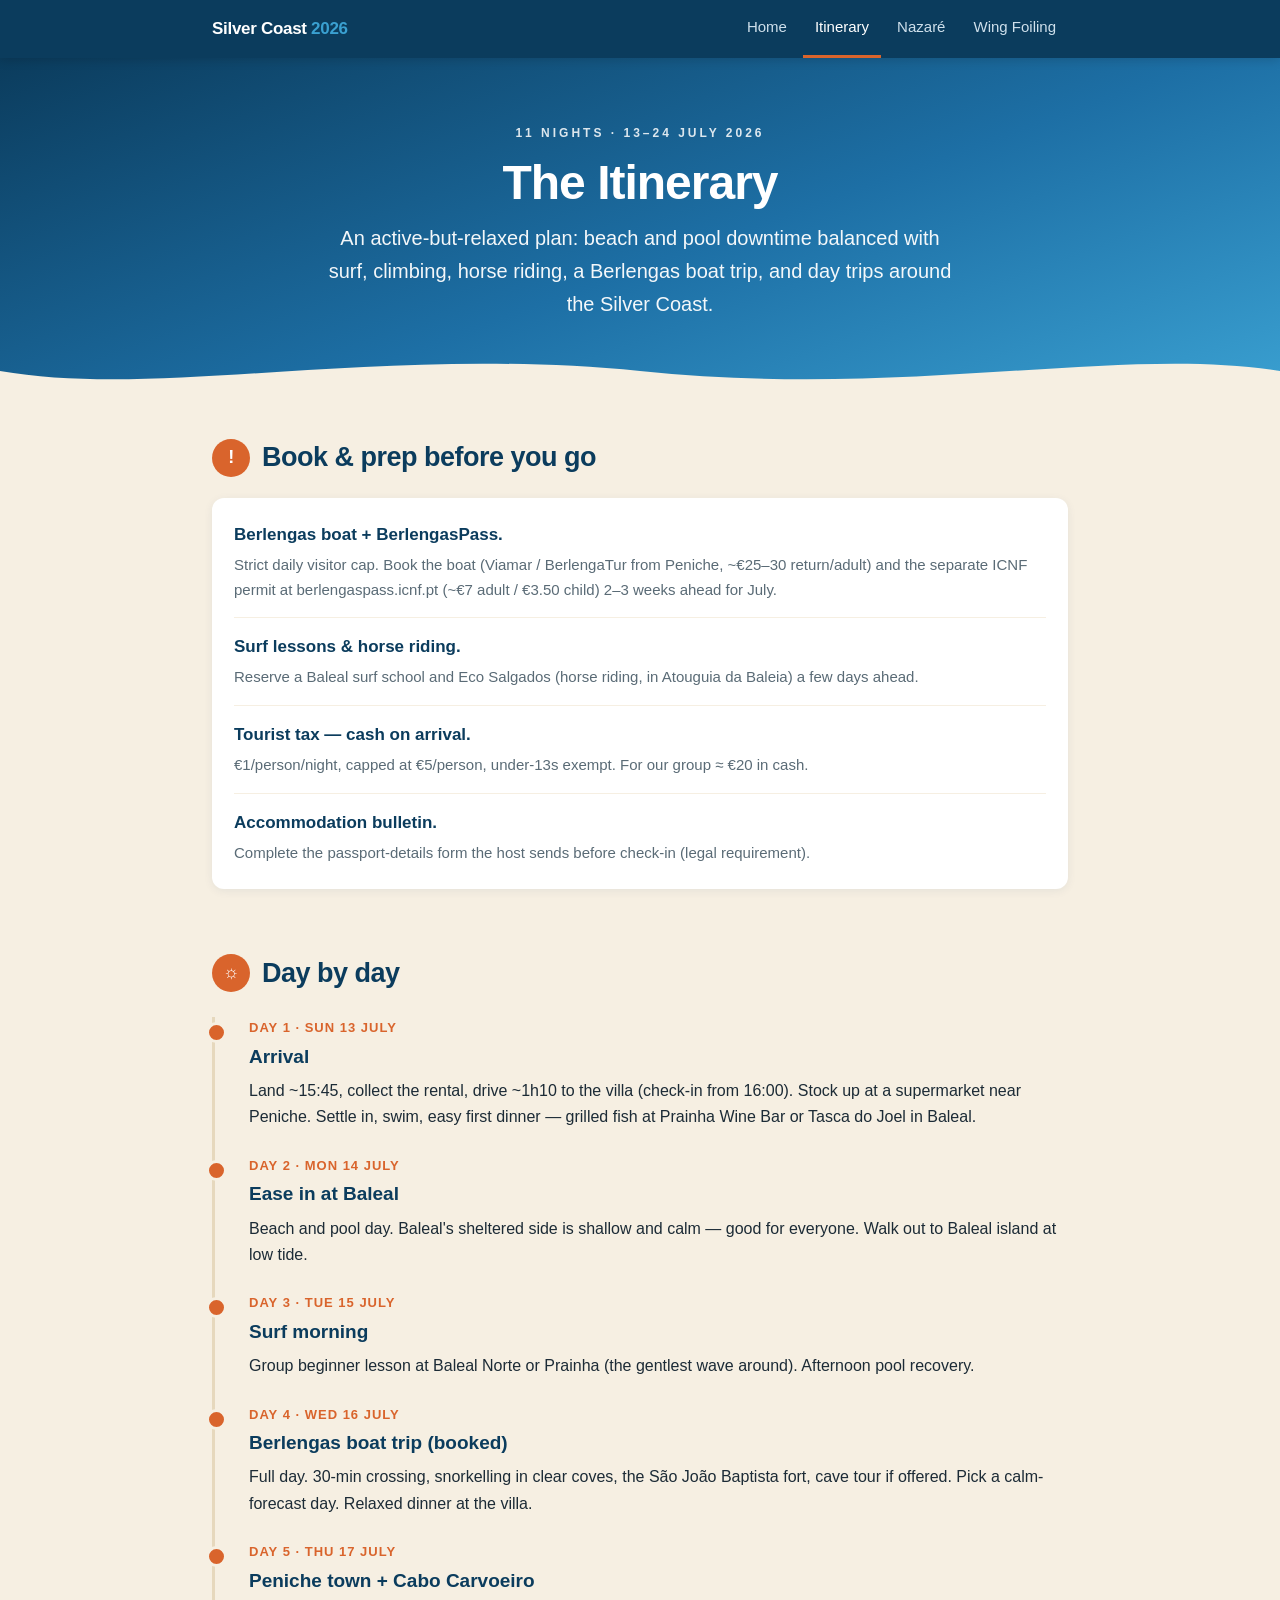
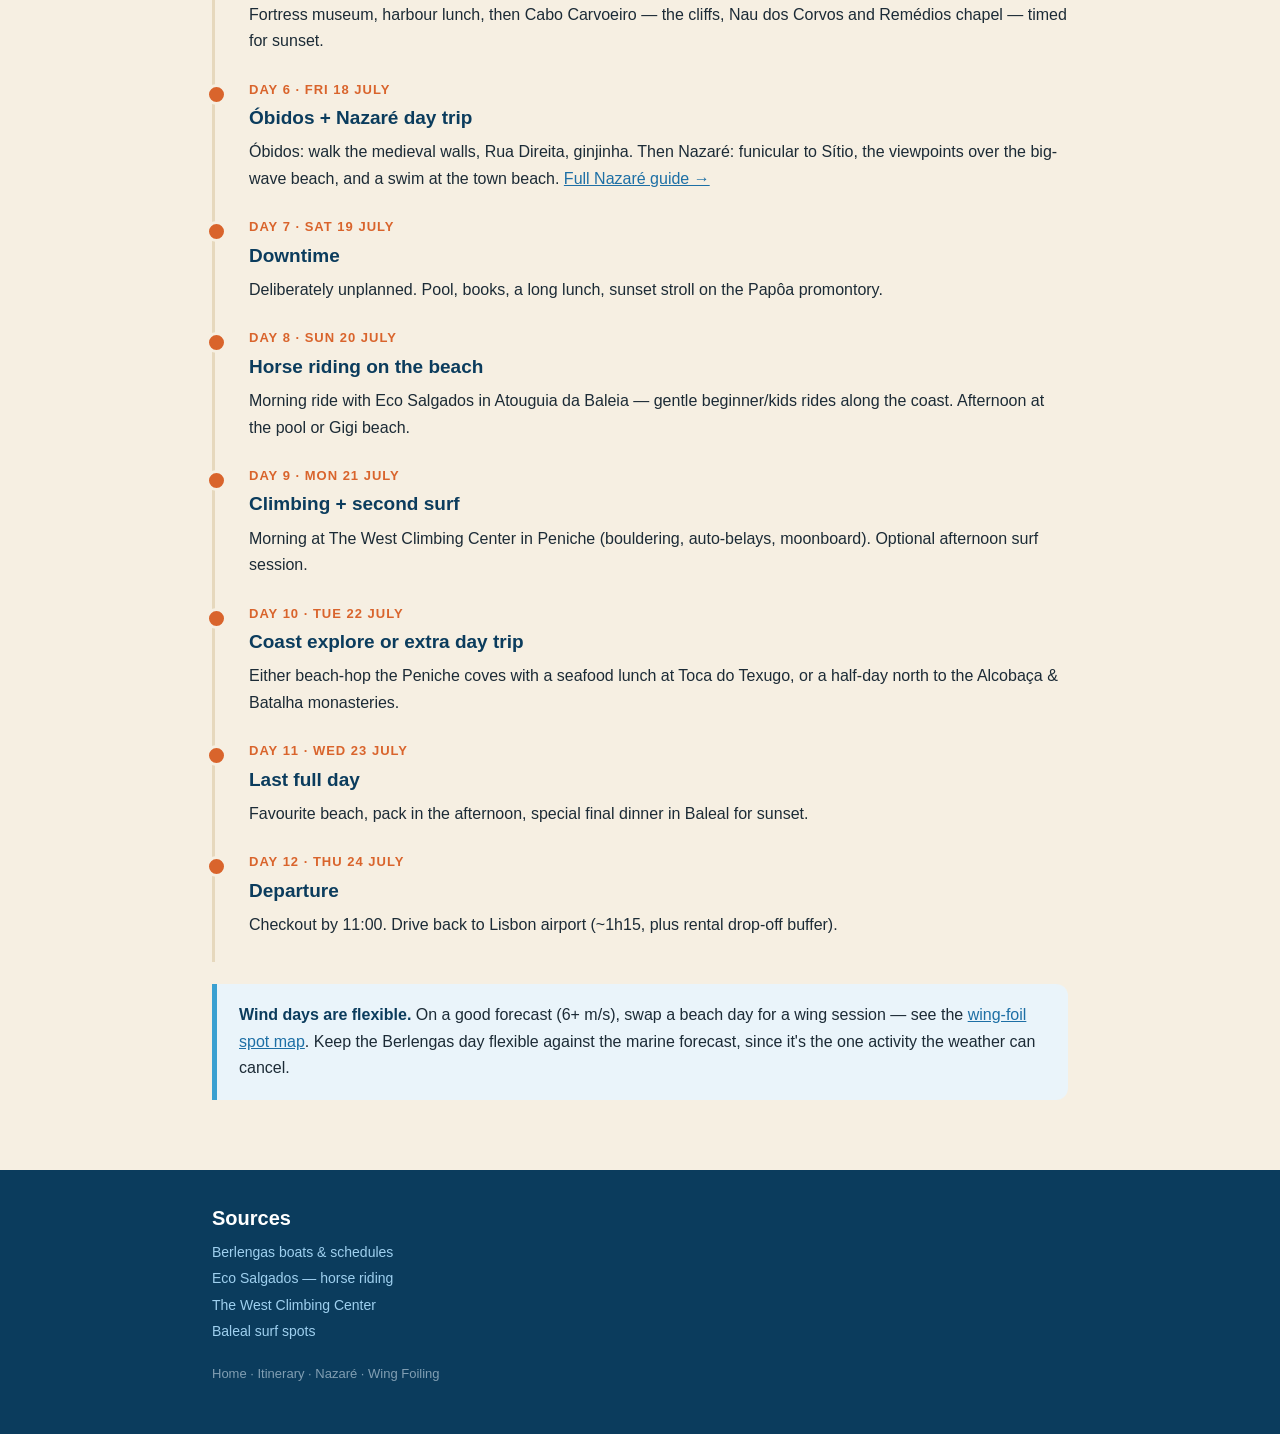
==== itinerary.html @ b3c07f0e "Add files via upload" ====
<!DOCTYPE html>
<html lang="en">
<head>
<meta charset="UTF-8">
<meta name="viewport" content="width=device-width, initial-scale=1.0">
<title>Itinerary · Silver Coast 2026</title>
<link rel="stylesheet" href="style.css"/>
</head>
<body>

<nav class="nav"><div class="inner">
  <a class="brand" href="index.html">Silver Coast <span>2026</span></a>
  <div class="links">
    <a href="index.html">Home</a>
    <a href="itinerary.html" class="active">Itinerary</a>
    <a href="nazare.html">Nazaré</a>
    <a href="wingfoil.html">Wing Foiling</a>
  </div>
</div></nav>

<header class="hero">
  <div class="wrap">
    <div class="kicker">11 Nights · 13–24 July 2026</div>
    <h1>The Itinerary</h1>
    <p class="sub">An active-but-relaxed plan: beach and pool downtime balanced with surf, climbing, horse riding, a Berlengas boat trip, and day trips around the Silver Coast.</p>
  </div>
  <svg class="waves" viewBox="0 0 1200 64" preserveAspectRatio="none"><path d="M0,36 C150,64 350,10 600,36 C850,64 1050,10 1200,36 L1200,64 L0,64 Z" fill="#f6efe2"></path></svg>
</header>

<div class="wrap">

  <section>
    <h2><span class="num">!</span> Book &amp; prep before you go</h2>
    <div class="check">
      <div class="item"><b>Berlengas boat + BerlengasPass.</b><p>Strict daily visitor cap. Book the boat (Viamar / BerlengaTur from Peniche, ~€25–30 return/adult) and the separate ICNF permit at berlengaspass.icnf.pt (~€7 adult / €3.50 child) 2–3 weeks ahead for July.</p></div>
      <div class="item"><b>Surf lessons &amp; horse riding.</b><p>Reserve a Baleal surf school and Eco Salgados (horse riding, in Atouguia da Baleia) a few days ahead.</p></div>
      <div class="item"><b>Tourist tax — cash on arrival.</b><p>€1/person/night, capped at €5/person, under-13s exempt. For our group ≈ €20 in cash.</p></div>
      <div class="item"><b>Accommodation bulletin.</b><p>Complete the passport-details form the host sends before check-in (legal requirement).</p></div>
    </div>
  </section>

  <section>
    <h2><span class="num">☼</span> Day by day</h2>
    <div class="timeline">
      <div class="stop"><div class="time">Day 1 · Sun 13 July</div><h4>Arrival</h4><p>Land ~15:45, collect the rental, drive ~1h10 to the villa (check-in from 16:00). Stock up at a supermarket near Peniche. Settle in, swim, easy first dinner — grilled fish at Prainha Wine Bar or Tasca do Joel in Baleal.</p></div>
      <div class="stop"><div class="time">Day 2 · Mon 14 July</div><h4>Ease in at Baleal</h4><p>Beach and pool day. Baleal's sheltered side is shallow and calm — good for everyone. Walk out to Baleal island at low tide.</p></div>
      <div class="stop"><div class="time">Day 3 · Tue 15 July</div><h4>Surf morning</h4><p>Group beginner lesson at Baleal Norte or Prainha (the gentlest wave around). Afternoon pool recovery.</p></div>
      <div class="stop"><div class="time">Day 4 · Wed 16 July</div><h4>Berlengas boat trip (booked)</h4><p>Full day. 30-min crossing, snorkelling in clear coves, the São João Baptista fort, cave tour if offered. Pick a calm-forecast day. Relaxed dinner at the villa.</p></div>
      <div class="stop"><div class="time">Day 5 · Thu 17 July</div><h4>Peniche town + Cabo Carvoeiro</h4><p>Fortress museum, harbour lunch, then Cabo Carvoeiro — the cliffs, Nau dos Corvos and Remédios chapel — timed for sunset.</p></div>
      <div class="stop"><div class="time">Day 6 · Fri 18 July</div><h4>Óbidos + Nazaré day trip</h4><p>Óbidos: walk the medieval walls, Rua Direita, ginjinha. Then Nazaré: funicular to Sítio, the viewpoints over the big-wave beach, and a swim at the town beach. <a href="nazare.html">Full Nazaré guide →</a></p></div>
      <div class="stop"><div class="time">Day 7 · Sat 19 July</div><h4>Downtime</h4><p>Deliberately unplanned. Pool, books, a long lunch, sunset stroll on the Papôa promontory.</p></div>
      <div class="stop"><div class="time">Day 8 · Sun 20 July</div><h4>Horse riding on the beach</h4><p>Morning ride with Eco Salgados in Atouguia da Baleia — gentle beginner/kids rides along the coast. Afternoon at the pool or Gigi beach.</p></div>
      <div class="stop"><div class="time">Day 9 · Mon 21 July</div><h4>Climbing + second surf</h4><p>Morning at The West Climbing Center in Peniche (bouldering, auto-belays, moonboard). Optional afternoon surf session.</p></div>
      <div class="stop"><div class="time">Day 10 · Tue 22 July</div><h4>Coast explore or extra day trip</h4><p>Either beach-hop the Peniche coves with a seafood lunch at Toca do Texugo, or a half-day north to the Alcobaça &amp; Batalha monasteries.</p></div>
      <div class="stop"><div class="time">Day 11 · Wed 23 July</div><h4>Last full day</h4><p>Favourite beach, pack in the afternoon, special final dinner in Baleal for sunset.</p></div>
      <div class="stop"><div class="time">Day 12 · Thu 24 July</div><h4>Departure</h4><p>Checkout by 11:00. Drive back to Lisbon airport (~1h15, plus rental drop-off buffer).</p></div>
    </div>
    <div class="callout"><strong>Wind days are flexible.</strong> On a good forecast (6+ m/s), swap a beach day for a wing session — see the <a href="wingfoil.html">wing-foil spot map</a>. Keep the Berlengas day flexible against the marine forecast, since it's the one activity the weather can cancel.</div>
  </section>

</div>

<footer><div class="wrap">
  <h3>Sources</h3>
  <div class="src">
    <a href="https://www.berlengas.org/en/berlengas-boats-prices-and-schedules/" target="_blank">Berlengas boats &amp; schedules</a><br>
    <a href="https://ecosalgadosagroturismo.com/en" target="_blank">Eco Salgados — horse riding</a><br>
    <a href="https://www.thewestclimbing.com/" target="_blank">The West Climbing Center</a><br>
    <a href="https://www.balealsurfcamp.com/location/surf-spots/" target="_blank">Baleal surf spots</a>
  </div>
  <p class="madeline">Home · Itinerary · Nazaré · Wing Foiling</p>
</div></footer>

</body>
</html>
---- style.css ----
:root{
  --deep:#0b3c5d;--sea:#1d6fa5;--sky:#3aa0d1;--foam:#eaf4fa;--sand:#f6efe2;
  --sandline:#e6d8bd;--ink:#1c2b36;--grey:#5a6b76;--coral:#d9642c;--gold:#c9971f;--white:#fff;
  --nortada:#e0533b;--sw:#2f80c4;--flat:#c9971f;--caution:#8a8f95;--villa:#2e8b57;
}
*{box-sizing:border-box;}
html{scroll-behavior:smooth;}
body{margin:0;font-family:-apple-system,BlinkMacSystemFont,"Segoe UI",Roboto,Helvetica,Arial,sans-serif;
  color:var(--ink);background:var(--sand);line-height:1.65;font-size:17px;}
a{color:var(--sea);}
.wrap{max-width:900px;margin:0 auto;padding:0 22px;}

/* NAV */
.nav{background:var(--deep);position:sticky;top:0;z-index:1000;box-shadow:0 2px 10px rgba(0,0,0,.15);}
.nav .inner{max-width:900px;margin:0 auto;padding:0 22px;display:flex;align-items:center;justify-content:space-between;flex-wrap:wrap;}
.nav .brand{color:#fff;font-weight:800;text-decoration:none;padding:15px 0;font-size:17px;letter-spacing:-.3px;}
.nav .brand span{color:var(--sky);}
.nav .links{display:flex;gap:4px;flex-wrap:wrap;}
.nav .links a{color:#cfe0ec;text-decoration:none;font-size:15px;padding:15px 12px;font-weight:500;border-bottom:3px solid transparent;}
.nav .links a:hover{color:#fff;}
.nav .links a.active{color:#fff;border-bottom-color:var(--coral);}

/* HERO */
.hero{position:relative;background:linear-gradient(160deg,var(--deep) 0%,var(--sea) 55%,var(--sky) 100%);
  color:#fff;padding:66px 0 76px;overflow:hidden;text-align:center;}
.hero svg.waves{position:absolute;bottom:-2px;left:0;width:100%;height:64px;display:block;}
.hero .kicker{text-transform:uppercase;letter-spacing:3px;font-size:12px;font-weight:600;opacity:.85;margin-bottom:14px;}
.hero h1{font-size:48px;line-height:1.05;margin:0 0 14px;font-weight:800;letter-spacing:-1px;}
.hero p.sub{font-size:20px;opacity:.95;max-width:640px;margin:0 auto;font-weight:300;}
.hero .meta{margin-top:24px;display:flex;gap:10px;justify-content:center;flex-wrap:wrap;}
.chip{background:rgba(255,255,255,.15);border:1px solid rgba(255,255,255,.3);padding:7px 15px;border-radius:40px;font-size:14px;font-weight:500;}

/* SECTIONS */
section{padding:38px 0 6px;}
h2{font-size:27px;color:var(--deep);margin:0 0 6px;font-weight:800;letter-spacing:-.5px;display:flex;align-items:center;gap:12px;}
h2 .num{background:var(--coral);color:#fff;width:38px;height:38px;border-radius:50%;display:inline-flex;align-items:center;justify-content:center;font-size:18px;flex:0 0 auto;}
h3{font-size:20px;color:var(--sea);margin:24px 0 4px;}
.lead{font-size:19px;color:var(--grey);}
p{margin:12px 0;}

/* home cards */
.cards{display:grid;grid-template-columns:repeat(3,1fr);gap:18px;margin:26px 0 10px;}
.card{background:#fff;border-radius:14px;padding:24px 20px;box-shadow:0 3px 14px rgba(11,60,93,.08);text-decoration:none;color:inherit;display:block;border-top:4px solid var(--sea);transition:transform .12s,box-shadow .12s;}
.card:hover{transform:translateY(-3px);box-shadow:0 8px 22px rgba(11,60,93,.14);}
.card h3{margin:0 0 8px;color:var(--deep);}
.card p{margin:0;font-size:15px;color:var(--grey);}
.card .go{display:inline-block;margin-top:12px;color:var(--coral);font-weight:700;font-size:14px;}
.card:nth-child(1){border-top-color:var(--gold);}
.card:nth-child(2){border-top-color:var(--coral);}
.card:nth-child(3){border-top-color:var(--sea);}

/* layers (three-up) */
.layers{display:grid;grid-template-columns:repeat(3,1fr);gap:16px;margin:26px 0 10px;}
.layer{background:#fff;border-radius:14px;padding:22px 18px;box-shadow:0 3px 14px rgba(11,60,93,.08);border-top:4px solid var(--sea);}
.layer h4{margin:0 0 8px;font-size:17px;color:var(--deep);}
.layer p{margin:0;font-size:15px;color:var(--grey);}
.layer:nth-child(1){border-top-color:var(--gold);}
.layer:nth-child(2){border-top-color:var(--coral);}
.layer:nth-child(3){border-top-color:var(--sea);}

/* callout */
.callout{background:var(--foam);border-left:5px solid var(--sky);padding:18px 22px;border-radius:0 12px 12px 0;margin:22px 0;font-size:16px;}
.callout strong{color:var(--deep);}

/* checklist */
.check{background:#fff;border-radius:12px;padding:8px 22px;margin:18px 0;box-shadow:0 2px 10px rgba(11,60,93,.07);}
.check .item{padding:15px 0;border-bottom:1px solid var(--sand);}
.check .item:last-child{border-bottom:none;}
.check .item b{color:var(--deep);}
.check .item p{margin:4px 0 0;font-size:15px;color:var(--grey);}

/* timeline / days */
.timeline{border-left:3px solid var(--sandline);margin:22px 0 8px;}
.stop{position:relative;padding:0 0 24px 34px;}
.stop::before{content:"";position:absolute;left:-9px;top:5px;width:15px;height:15px;border-radius:50%;background:var(--coral);border:3px solid var(--sand);}
.stop .time{font-size:13px;font-weight:700;text-transform:uppercase;letter-spacing:1px;color:var(--coral);}
.stop h4{margin:2px 0 6px;font-size:19px;color:var(--deep);}
.stop p{margin:0;font-size:16px;}

/* sights grid */
.sights{display:grid;grid-template-columns:1fr 1fr;gap:16px;margin:22px 0;}
.sight{background:#fff;border-radius:12px;padding:20px;box-shadow:0 2px 10px rgba(11,60,93,.07);}
.sight h4{margin:0 0 6px;color:var(--deep);font-size:17px;}
.sight p{margin:0;font-size:15px;color:var(--grey);}
.tag{display:inline-block;font-size:12px;font-weight:600;color:var(--coral);text-transform:uppercase;letter-spacing:1px;margin-bottom:6px;}

/* wave fact */
.wavefact{background:linear-gradient(135deg,var(--deep),var(--sea));color:#fff;border-radius:16px;padding:28px 26px;margin:24px 0;text-align:center;}
.wavefact .big{font-size:44px;font-weight:800;line-height:1;color:#fff;}
.wavefact .big span{font-size:22px;font-weight:500;opacity:.85;}
.wavefact p{margin:10px auto 0;opacity:.92;font-size:15px;max-width:560px;}

/* dining */
.eat{background:#fff;border-radius:12px;padding:6px 22px;margin:18px 0;box-shadow:0 2px 10px rgba(11,60,93,.07);}
.eat .row{display:flex;justify-content:space-between;gap:14px;padding:14px 0;border-bottom:1px solid var(--sand);align-items:baseline;}
.eat .row:last-child{border-bottom:none;}
.eat .name{font-weight:700;color:var(--deep);}
.eat .desc{color:var(--grey);font-size:15px;flex:1;}
.eat .where{font-size:13px;color:var(--coral);font-weight:600;white-space:nowrap;}

/* facts */
.facts{display:grid;grid-template-columns:1fr 1fr;gap:14px;margin:20px 0;}
.fact{background:#fff;border-radius:12px;padding:16px 18px;box-shadow:0 2px 10px rgba(11,60,93,.06);}
.fact .lbl{font-size:12px;text-transform:uppercase;letter-spacing:1px;color:var(--coral);font-weight:700;}
.fact .val{font-size:16px;margin-top:3px;}

/* map */
#map{height:480px;width:100%;border-radius:16px;box-shadow:0 3px 16px rgba(11,60,93,.14);margin:18px 0 8px;z-index:1;}
.leaflet-popup-content{font-family:inherit;margin:12px 14px;font-size:14px;line-height:1.5;}
.leaflet-popup-content b{color:var(--deep);font-size:15px;}
.leaflet-popup-content .wind{display:inline-block;font-size:11px;font-weight:700;text-transform:uppercase;letter-spacing:.5px;color:#fff;padding:2px 8px;border-radius:20px;margin:5px 0;}
.leaflet-popup-content a{color:var(--sea);font-weight:600;text-decoration:none;}
.maplegend{display:flex;flex-wrap:wrap;gap:14px 22px;margin:12px 0 4px;font-size:14px;color:var(--grey);}
.maplegend span{display:inline-flex;align-items:center;gap:8px;}
.dot{width:15px;height:15px;border-radius:50%;flex:0 0 auto;border:2px solid #fff;box-shadow:0 0 0 1px rgba(0,0,0,.18);}
.directbtn{display:inline-block;margin:10px 0 4px;background:var(--sea);color:#fff;text-decoration:none;padding:11px 20px;border-radius:40px;font-weight:600;font-size:15px;}
.directbtn:hover{background:var(--deep);}

/* tables */
table{width:100%;border-collapse:collapse;margin:14px 0 6px;background:#fff;border-radius:12px;overflow:hidden;box-shadow:0 2px 12px rgba(11,60,93,.08);font-size:15px;}
caption{caption-side:top;text-align:left;font-weight:700;color:var(--deep);padding:14px 4px 8px;font-size:17px;}
th{background:var(--deep);color:#fff;text-align:left;padding:11px 14px;font-size:13px;text-transform:uppercase;letter-spacing:.5px;}
td{padding:11px 14px;border-bottom:1px solid var(--sand);vertical-align:top;}
tr:last-child td{border-bottom:none;}
td .sp{font-weight:700;color:var(--deep);}

/* footer */
footer{background:var(--deep);color:#cfe0ec;margin-top:42px;padding:32px 0 38px;}
footer h3{color:#fff;margin-top:0;}
footer a{color:#9fd0ef;text-decoration:none;}
footer a:hover{text-decoration:underline;}
.src{font-size:14px;line-height:1.9;}
.madeline{font-size:13px;opacity:.6;margin-top:18px;}

@media (max-width:680px){
  .hero h1{font-size:36px;}
  .cards,.layers,.sights,.facts{grid-template-columns:1fr;}
  body{font-size:16px;}
  #map{height:420px;}
}
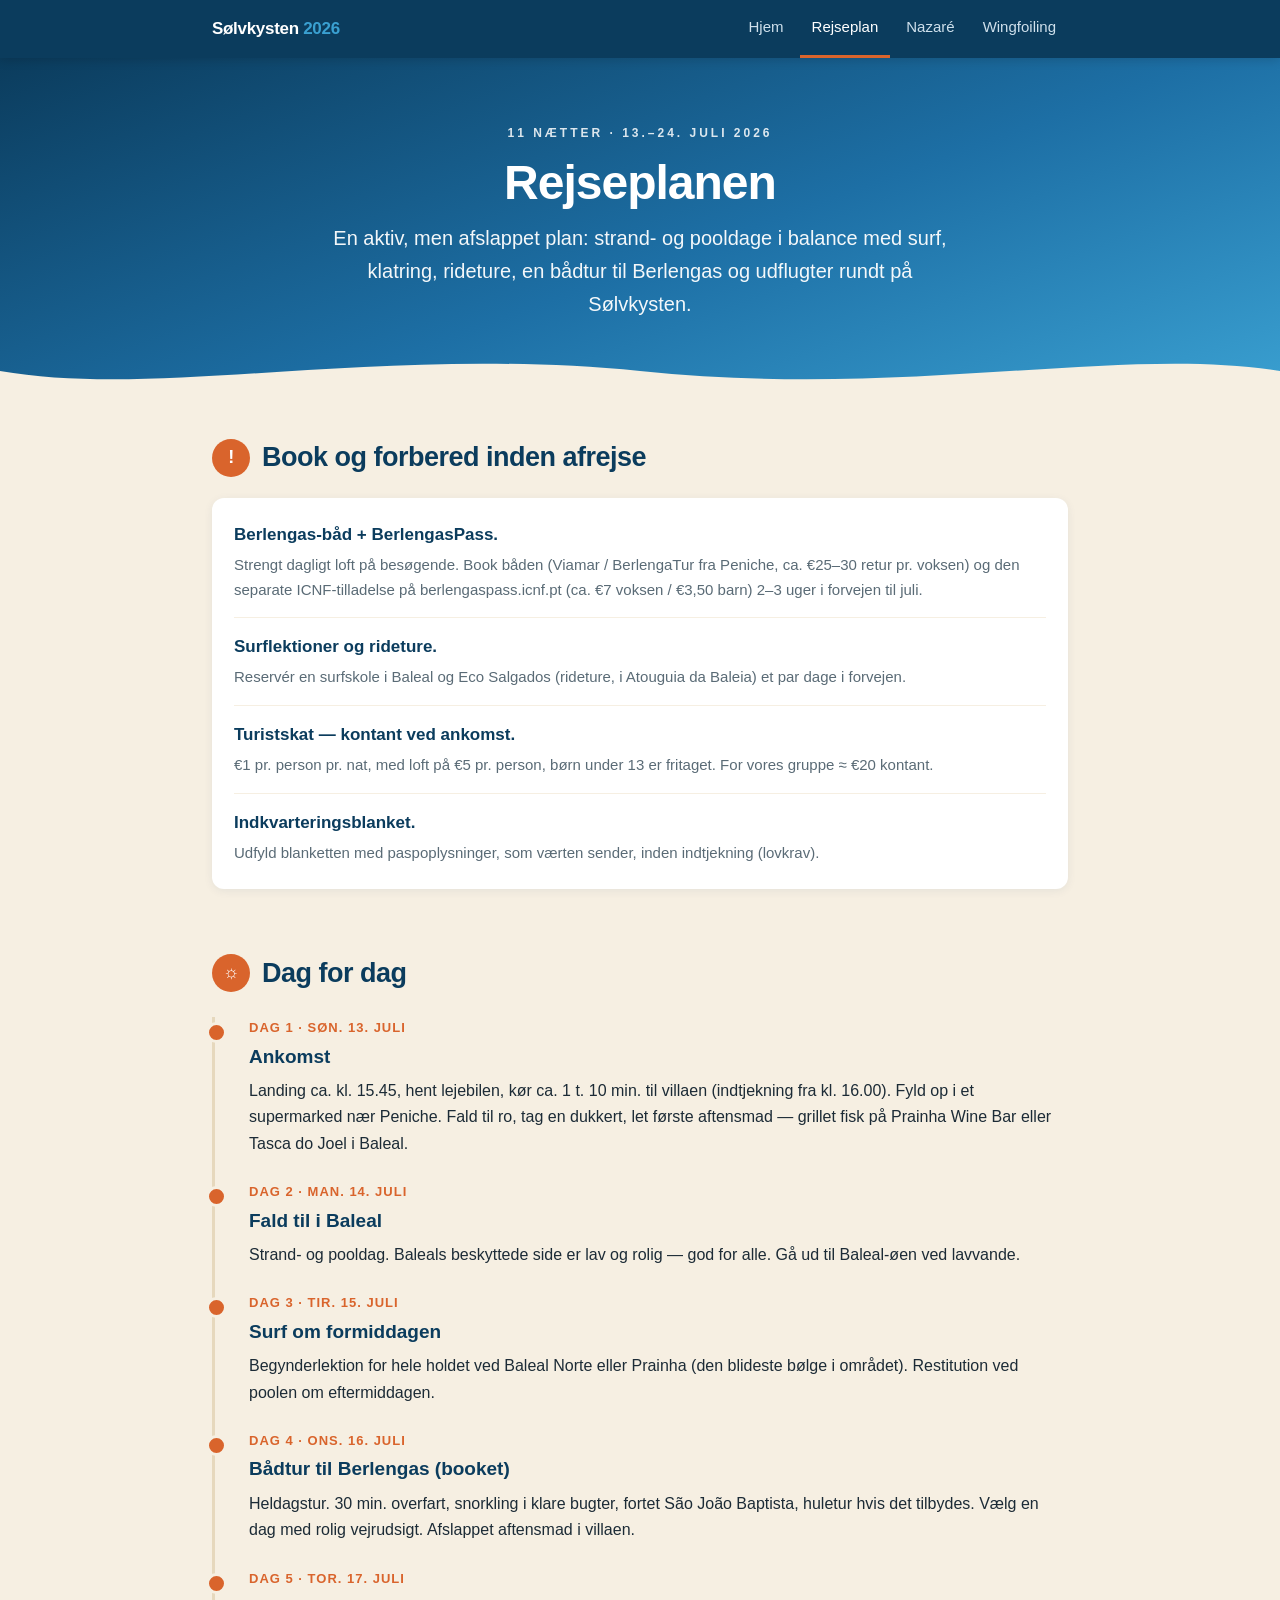
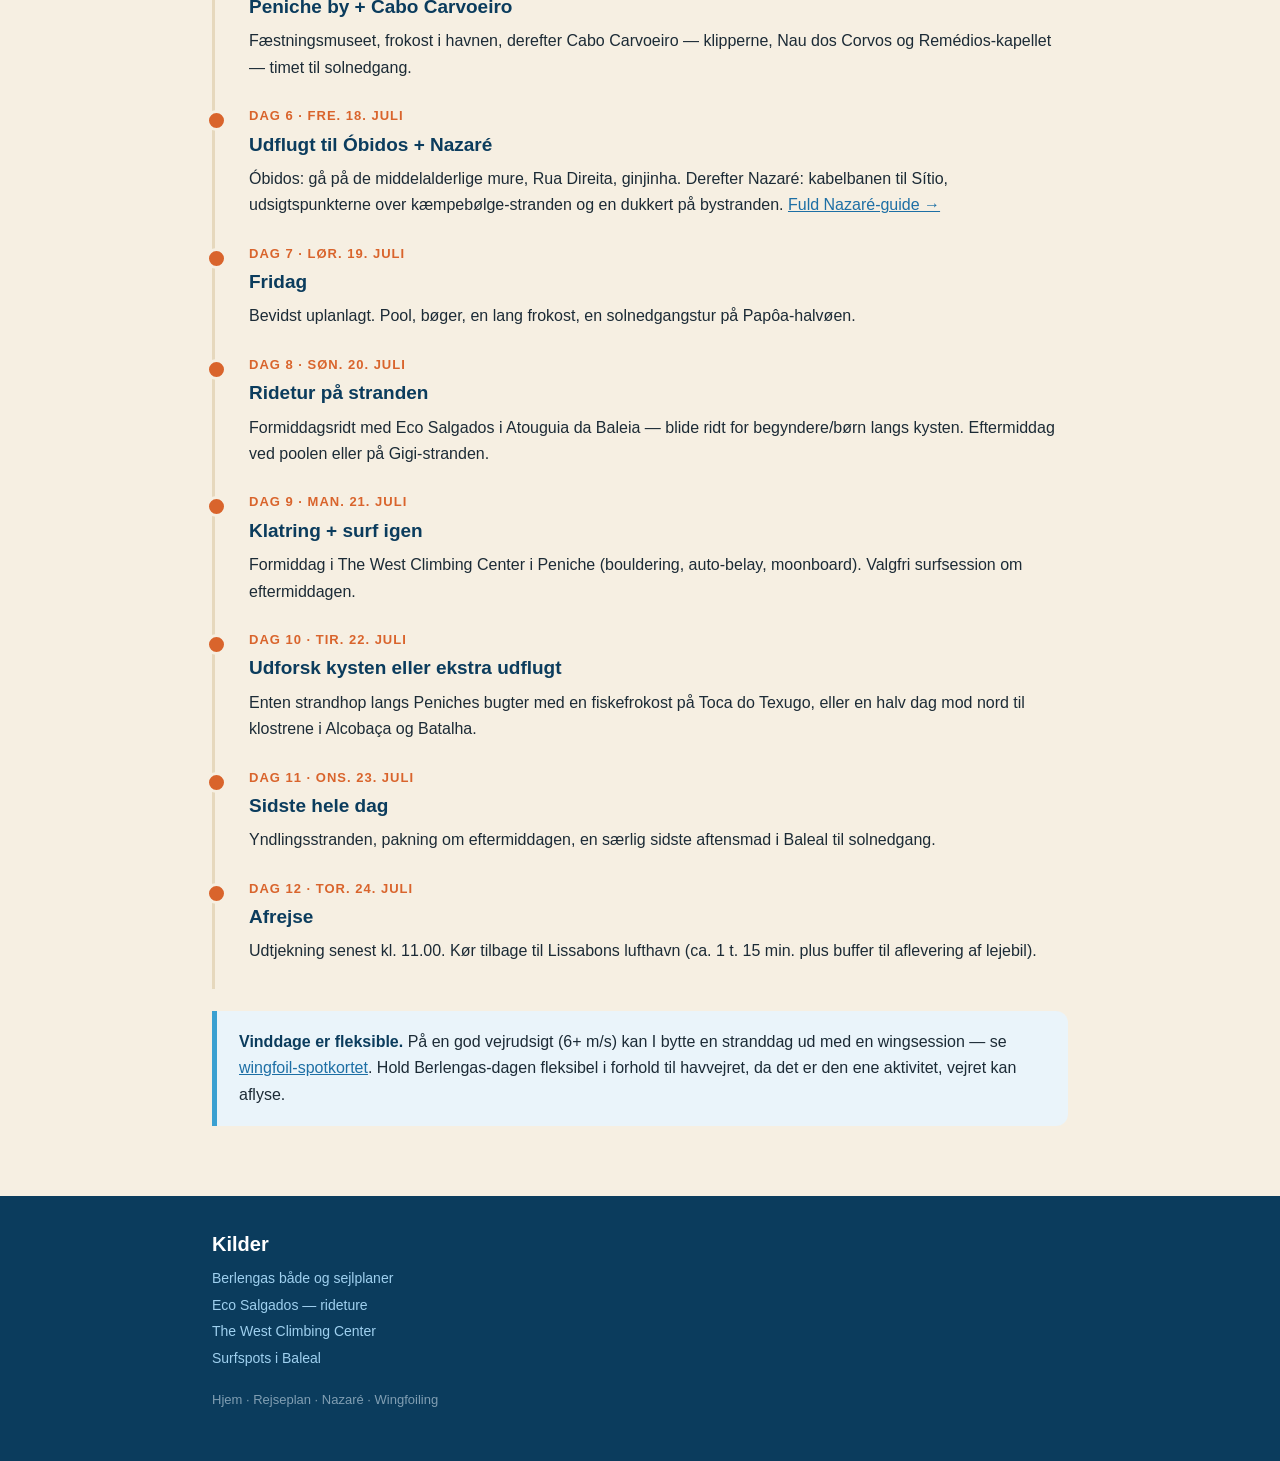
==== commit 266bd1d6: "Add files via upload" ====
--- a/itinerary.html
+++ b/itinerary.html
@@ -1,28 +1,28 @@
 <!DOCTYPE html>
-<html lang="en">
+<html lang="da">
 <head>
 <meta charset="UTF-8">
 <meta name="viewport" content="width=device-width, initial-scale=1.0">
-<title>Itinerary · Silver Coast 2026</title>
+<title>Rejseplan · Sølvkysten 2026</title>
 <link rel="stylesheet" href="style.css"/>
 </head>
 <body>
 
 <nav class="nav"><div class="inner">
-  <a class="brand" href="index.html">Silver Coast <span>2026</span></a>
+  <a class="brand" href="index.html">Sølvkysten <span>2026</span></a>
   <div class="links">
-    <a href="index.html">Home</a>
-    <a href="itinerary.html" class="active">Itinerary</a>
+    <a href="index.html">Hjem</a>
+    <a href="itinerary.html" class="active">Rejseplan</a>
     <a href="nazare.html">Nazaré</a>
-    <a href="wingfoil.html">Wing Foiling</a>
+    <a href="wingfoil.html">Wingfoiling</a>
   </div>
 </div></nav>
 
 <header class="hero">
   <div class="wrap">
-    <div class="kicker">11 Nights · 13–24 July 2026</div>
-    <h1>The Itinerary</h1>
-    <p class="sub">An active-but-relaxed plan: beach and pool downtime balanced with surf, climbing, horse riding, a Berlengas boat trip, and day trips around the Silver Coast.</p>
+    <div class="kicker">11 nætter · 13.–24. juli 2026</div>
+    <h1>Rejseplanen</h1>
+    <p class="sub">En aktiv, men afslappet plan: strand- og pooldage i balance med surf, klatring, rideture, en bådtur til Berlengas og udflugter rundt på Sølvkysten.</p>
   </div>
   <svg class="waves" viewBox="0 0 1200 64" preserveAspectRatio="none"><path d="M0,36 C150,64 350,10 600,36 C850,64 1050,10 1200,36 L1200,64 L0,64 Z" fill="#f6efe2"></path></svg>
 </header>
@@ -30,45 +30,45 @@
 <div class="wrap">
 
   <section>
-    <h2><span class="num">!</span> Book &amp; prep before you go</h2>
+    <h2><span class="num">!</span> Book og forbered inden afrejse</h2>
     <div class="check">
-      <div class="item"><b>Berlengas boat + BerlengasPass.</b><p>Strict daily visitor cap. Book the boat (Viamar / BerlengaTur from Peniche, ~€25–30 return/adult) and the separate ICNF permit at berlengaspass.icnf.pt (~€7 adult / €3.50 child) 2–3 weeks ahead for July.</p></div>
-      <div class="item"><b>Surf lessons &amp; horse riding.</b><p>Reserve a Baleal surf school and Eco Salgados (horse riding, in Atouguia da Baleia) a few days ahead.</p></div>
-      <div class="item"><b>Tourist tax — cash on arrival.</b><p>€1/person/night, capped at €5/person, under-13s exempt. For our group ≈ €20 in cash.</p></div>
-      <div class="item"><b>Accommodation bulletin.</b><p>Complete the passport-details form the host sends before check-in (legal requirement).</p></div>
+      <div class="item"><b>Berlengas-båd + BerlengasPass.</b><p>Strengt dagligt loft på besøgende. Book båden (Viamar / BerlengaTur fra Peniche, ca. €25–30 retur pr. voksen) og den separate ICNF-tilladelse på berlengaspass.icnf.pt (ca. €7 voksen / €3,50 barn) 2–3 uger i forvejen til juli.</p></div>
+      <div class="item"><b>Surflektioner og rideture.</b><p>Reservér en surfskole i Baleal og Eco Salgados (rideture, i Atouguia da Baleia) et par dage i forvejen.</p></div>
+      <div class="item"><b>Turistskat — kontant ved ankomst.</b><p>€1 pr. person pr. nat, med loft på €5 pr. person, børn under 13 er fritaget. For vores gruppe ≈ €20 kontant.</p></div>
+      <div class="item"><b>Indkvarteringsblanket.</b><p>Udfyld blanketten med paspoplysninger, som værten sender, inden indtjekning (lovkrav).</p></div>
     </div>
   </section>
 
   <section>
-    <h2><span class="num">☼</span> Day by day</h2>
+    <h2><span class="num">☼</span> Dag for dag</h2>
     <div class="timeline">
-      <div class="stop"><div class="time">Day 1 · Sun 13 July</div><h4>Arrival</h4><p>Land ~15:45, collect the rental, drive ~1h10 to the villa (check-in from 16:00). Stock up at a supermarket near Peniche. Settle in, swim, easy first dinner — grilled fish at Prainha Wine Bar or Tasca do Joel in Baleal.</p></div>
-      <div class="stop"><div class="time">Day 2 · Mon 14 July</div><h4>Ease in at Baleal</h4><p>Beach and pool day. Baleal's sheltered side is shallow and calm — good for everyone. Walk out to Baleal island at low tide.</p></div>
-      <div class="stop"><div class="time">Day 3 · Tue 15 July</div><h4>Surf morning</h4><p>Group beginner lesson at Baleal Norte or Prainha (the gentlest wave around). Afternoon pool recovery.</p></div>
-      <div class="stop"><div class="time">Day 4 · Wed 16 July</div><h4>Berlengas boat trip (booked)</h4><p>Full day. 30-min crossing, snorkelling in clear coves, the São João Baptista fort, cave tour if offered. Pick a calm-forecast day. Relaxed dinner at the villa.</p></div>
-      <div class="stop"><div class="time">Day 5 · Thu 17 July</div><h4>Peniche town + Cabo Carvoeiro</h4><p>Fortress museum, harbour lunch, then Cabo Carvoeiro — the cliffs, Nau dos Corvos and Remédios chapel — timed for sunset.</p></div>
-      <div class="stop"><div class="time">Day 6 · Fri 18 July</div><h4>Óbidos + Nazaré day trip</h4><p>Óbidos: walk the medieval walls, Rua Direita, ginjinha. Then Nazaré: funicular to Sítio, the viewpoints over the big-wave beach, and a swim at the town beach. <a href="nazare.html">Full Nazaré guide →</a></p></div>
-      <div class="stop"><div class="time">Day 7 · Sat 19 July</div><h4>Downtime</h4><p>Deliberately unplanned. Pool, books, a long lunch, sunset stroll on the Papôa promontory.</p></div>
-      <div class="stop"><div class="time">Day 8 · Sun 20 July</div><h4>Horse riding on the beach</h4><p>Morning ride with Eco Salgados in Atouguia da Baleia — gentle beginner/kids rides along the coast. Afternoon at the pool or Gigi beach.</p></div>
-      <div class="stop"><div class="time">Day 9 · Mon 21 July</div><h4>Climbing + second surf</h4><p>Morning at The West Climbing Center in Peniche (bouldering, auto-belays, moonboard). Optional afternoon surf session.</p></div>
-      <div class="stop"><div class="time">Day 10 · Tue 22 July</div><h4>Coast explore or extra day trip</h4><p>Either beach-hop the Peniche coves with a seafood lunch at Toca do Texugo, or a half-day north to the Alcobaça &amp; Batalha monasteries.</p></div>
-      <div class="stop"><div class="time">Day 11 · Wed 23 July</div><h4>Last full day</h4><p>Favourite beach, pack in the afternoon, special final dinner in Baleal for sunset.</p></div>
-      <div class="stop"><div class="time">Day 12 · Thu 24 July</div><h4>Departure</h4><p>Checkout by 11:00. Drive back to Lisbon airport (~1h15, plus rental drop-off buffer).</p></div>
+      <div class="stop"><div class="time">Dag 1 · søn. 13. juli</div><h4>Ankomst</h4><p>Landing ca. kl. 15.45, hent lejebilen, kør ca. 1 t. 10 min. til villaen (indtjekning fra kl. 16.00). Fyld op i et supermarked nær Peniche. Fald til ro, tag en dukkert, let første aftensmad — grillet fisk på Prainha Wine Bar eller Tasca do Joel i Baleal.</p></div>
+      <div class="stop"><div class="time">Dag 2 · man. 14. juli</div><h4>Fald til i Baleal</h4><p>Strand- og pooldag. Baleals beskyttede side er lav og rolig — god for alle. Gå ud til Baleal-øen ved lavvande.</p></div>
+      <div class="stop"><div class="time">Dag 3 · tir. 15. juli</div><h4>Surf om formiddagen</h4><p>Begynderlektion for hele holdet ved Baleal Norte eller Prainha (den blideste bølge i området). Restitution ved poolen om eftermiddagen.</p></div>
+      <div class="stop"><div class="time">Dag 4 · ons. 16. juli</div><h4>Bådtur til Berlengas (booket)</h4><p>Heldagstur. 30 min. overfart, snorkling i klare bugter, fortet São João Baptista, huletur hvis det tilbydes. Vælg en dag med rolig vejrudsigt. Afslappet aftensmad i villaen.</p></div>
+      <div class="stop"><div class="time">Dag 5 · tor. 17. juli</div><h4>Peniche by + Cabo Carvoeiro</h4><p>Fæstningsmuseet, frokost i havnen, derefter Cabo Carvoeiro — klipperne, Nau dos Corvos og Remédios-kapellet — timet til solnedgang.</p></div>
+      <div class="stop"><div class="time">Dag 6 · fre. 18. juli</div><h4>Udflugt til Óbidos + Nazaré</h4><p>Óbidos: gå på de middelalderlige mure, Rua Direita, ginjinha. Derefter Nazaré: kabelbanen til Sítio, udsigtspunkterne over kæmpebølge-stranden og en dukkert på bystranden. <a href="nazare.html">Fuld Nazaré-guide →</a></p></div>
+      <div class="stop"><div class="time">Dag 7 · lør. 19. juli</div><h4>Fridag</h4><p>Bevidst uplanlagt. Pool, bøger, en lang frokost, en solnedgangstur på Papôa-halvøen.</p></div>
+      <div class="stop"><div class="time">Dag 8 · søn. 20. juli</div><h4>Ridetur på stranden</h4><p>Formiddagsridt med Eco Salgados i Atouguia da Baleia — blide ridt for begyndere/børn langs kysten. Eftermiddag ved poolen eller på Gigi-stranden.</p></div>
+      <div class="stop"><div class="time">Dag 9 · man. 21. juli</div><h4>Klatring + surf igen</h4><p>Formiddag i The West Climbing Center i Peniche (bouldering, auto-belay, moonboard). Valgfri surfsession om eftermiddagen.</p></div>
+      <div class="stop"><div class="time">Dag 10 · tir. 22. juli</div><h4>Udforsk kysten eller ekstra udflugt</h4><p>Enten strandhop langs Peniches bugter med en fiskefrokost på Toca do Texugo, eller en halv dag mod nord til klostrene i Alcobaça og Batalha.</p></div>
+      <div class="stop"><div class="time">Dag 11 · ons. 23. juli</div><h4>Sidste hele dag</h4><p>Yndlingsstranden, pakning om eftermiddagen, en særlig sidste aftensmad i Baleal til solnedgang.</p></div>
+      <div class="stop"><div class="time">Dag 12 · tor. 24. juli</div><h4>Afrejse</h4><p>Udtjekning senest kl. 11.00. Kør tilbage til Lissabons lufthavn (ca. 1 t. 15 min. plus buffer til aflevering af lejebil).</p></div>
     </div>
-    <div class="callout"><strong>Wind days are flexible.</strong> On a good forecast (6+ m/s), swap a beach day for a wing session — see the <a href="wingfoil.html">wing-foil spot map</a>. Keep the Berlengas day flexible against the marine forecast, since it's the one activity the weather can cancel.</div>
+    <div class="callout"><strong>Vinddage er fleksible.</strong> På en god vejrudsigt (6+ m/s) kan I bytte en stranddag ud med en wingsession — se <a href="wingfoil.html">wingfoil-spotkortet</a>. Hold Berlengas-dagen fleksibel i forhold til havvejret, da det er den ene aktivitet, vejret kan aflyse.</div>
   </section>
 
 </div>
 
 <footer><div class="wrap">
-  <h3>Sources</h3>
+  <h3>Kilder</h3>
   <div class="src">
-    <a href="https://www.berlengas.org/en/berlengas-boats-prices-and-schedules/" target="_blank">Berlengas boats &amp; schedules</a><br>
-    <a href="https://ecosalgadosagroturismo.com/en" target="_blank">Eco Salgados — horse riding</a><br>
+    <a href="https://www.berlengas.org/en/berlengas-boats-prices-and-schedules/" target="_blank">Berlengas både og sejlplaner</a><br>
+    <a href="https://ecosalgadosagroturismo.com/en" target="_blank">Eco Salgados — rideture</a><br>
     <a href="https://www.thewestclimbing.com/" target="_blank">The West Climbing Center</a><br>
-    <a href="https://www.balealsurfcamp.com/location/surf-spots/" target="_blank">Baleal surf spots</a>
+    <a href="https://www.balealsurfcamp.com/location/surf-spots/" target="_blank">Surfspots i Baleal</a>
   </div>
-  <p class="madeline">Home · Itinerary · Nazaré · Wing Foiling</p>
+  <p class="madeline">Hjem · Rejseplan · Nazaré · Wingfoiling</p>
 </div></footer>
 
 </body>
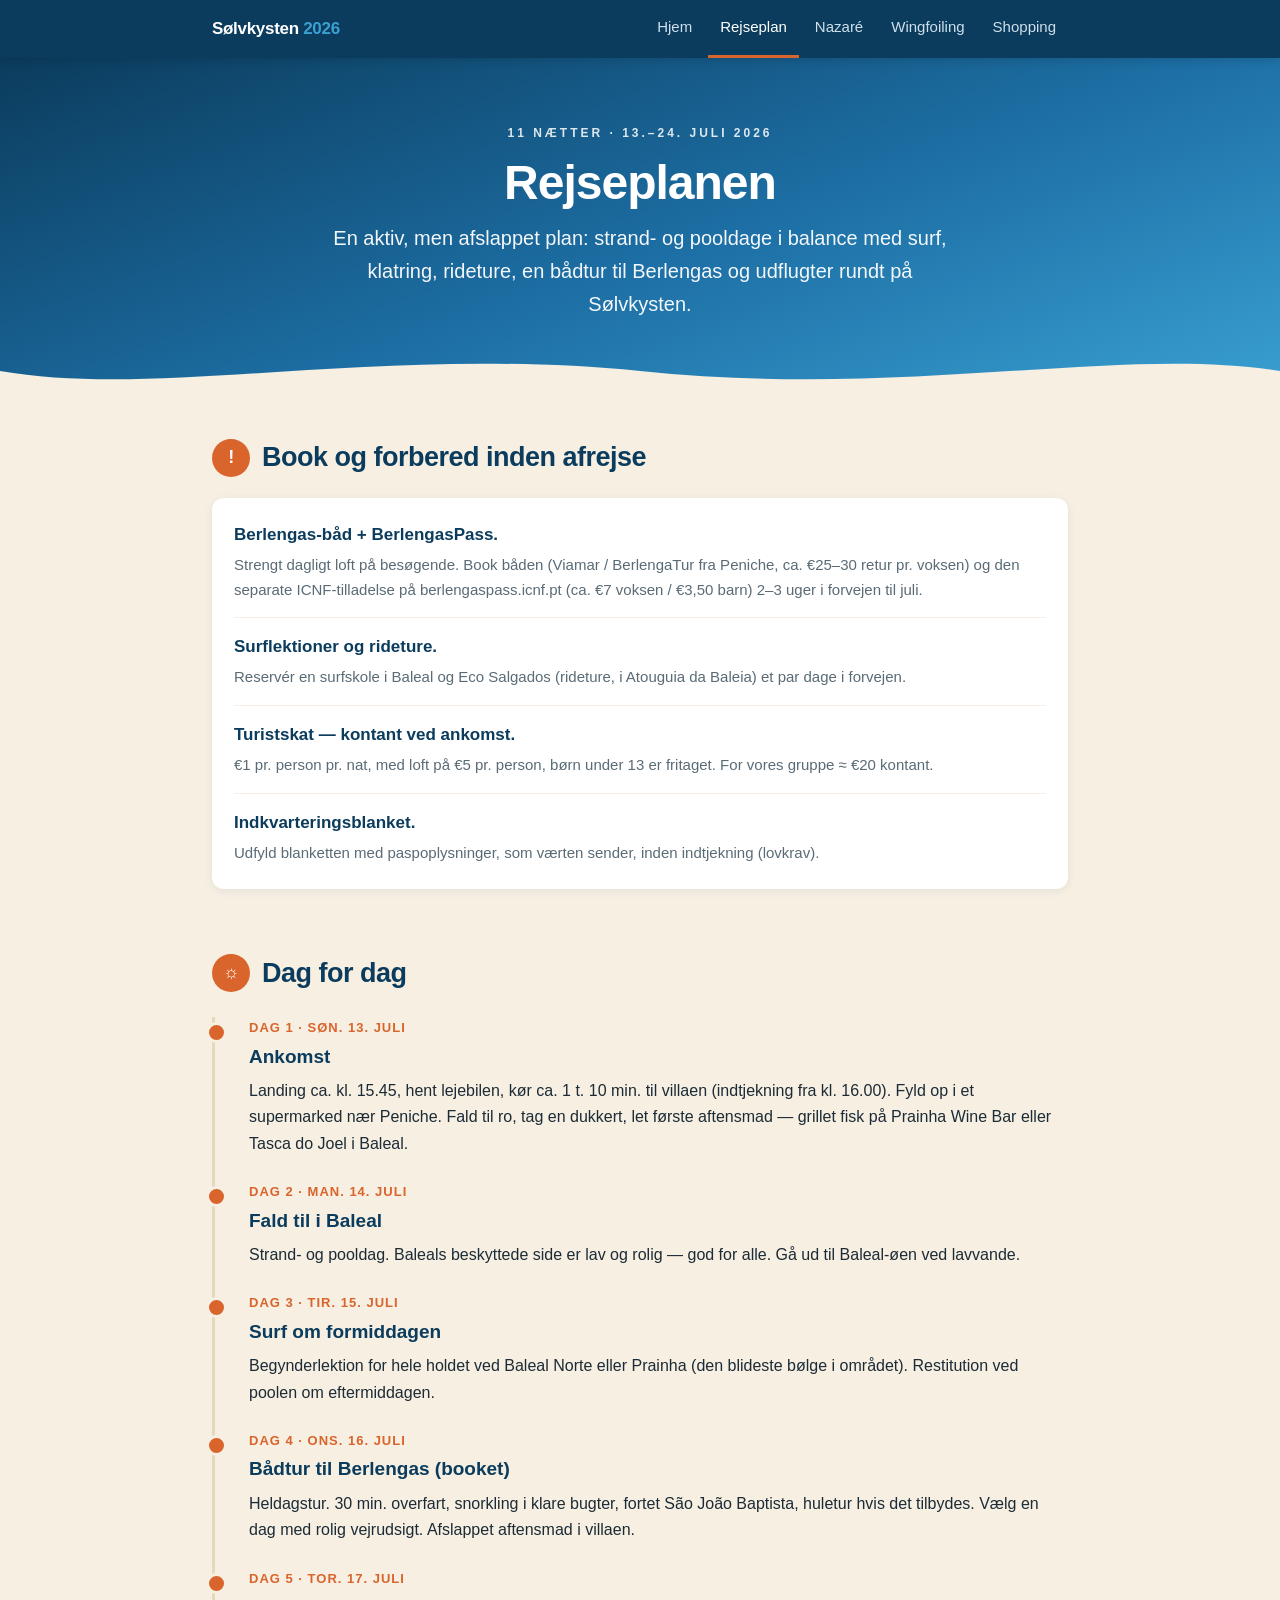
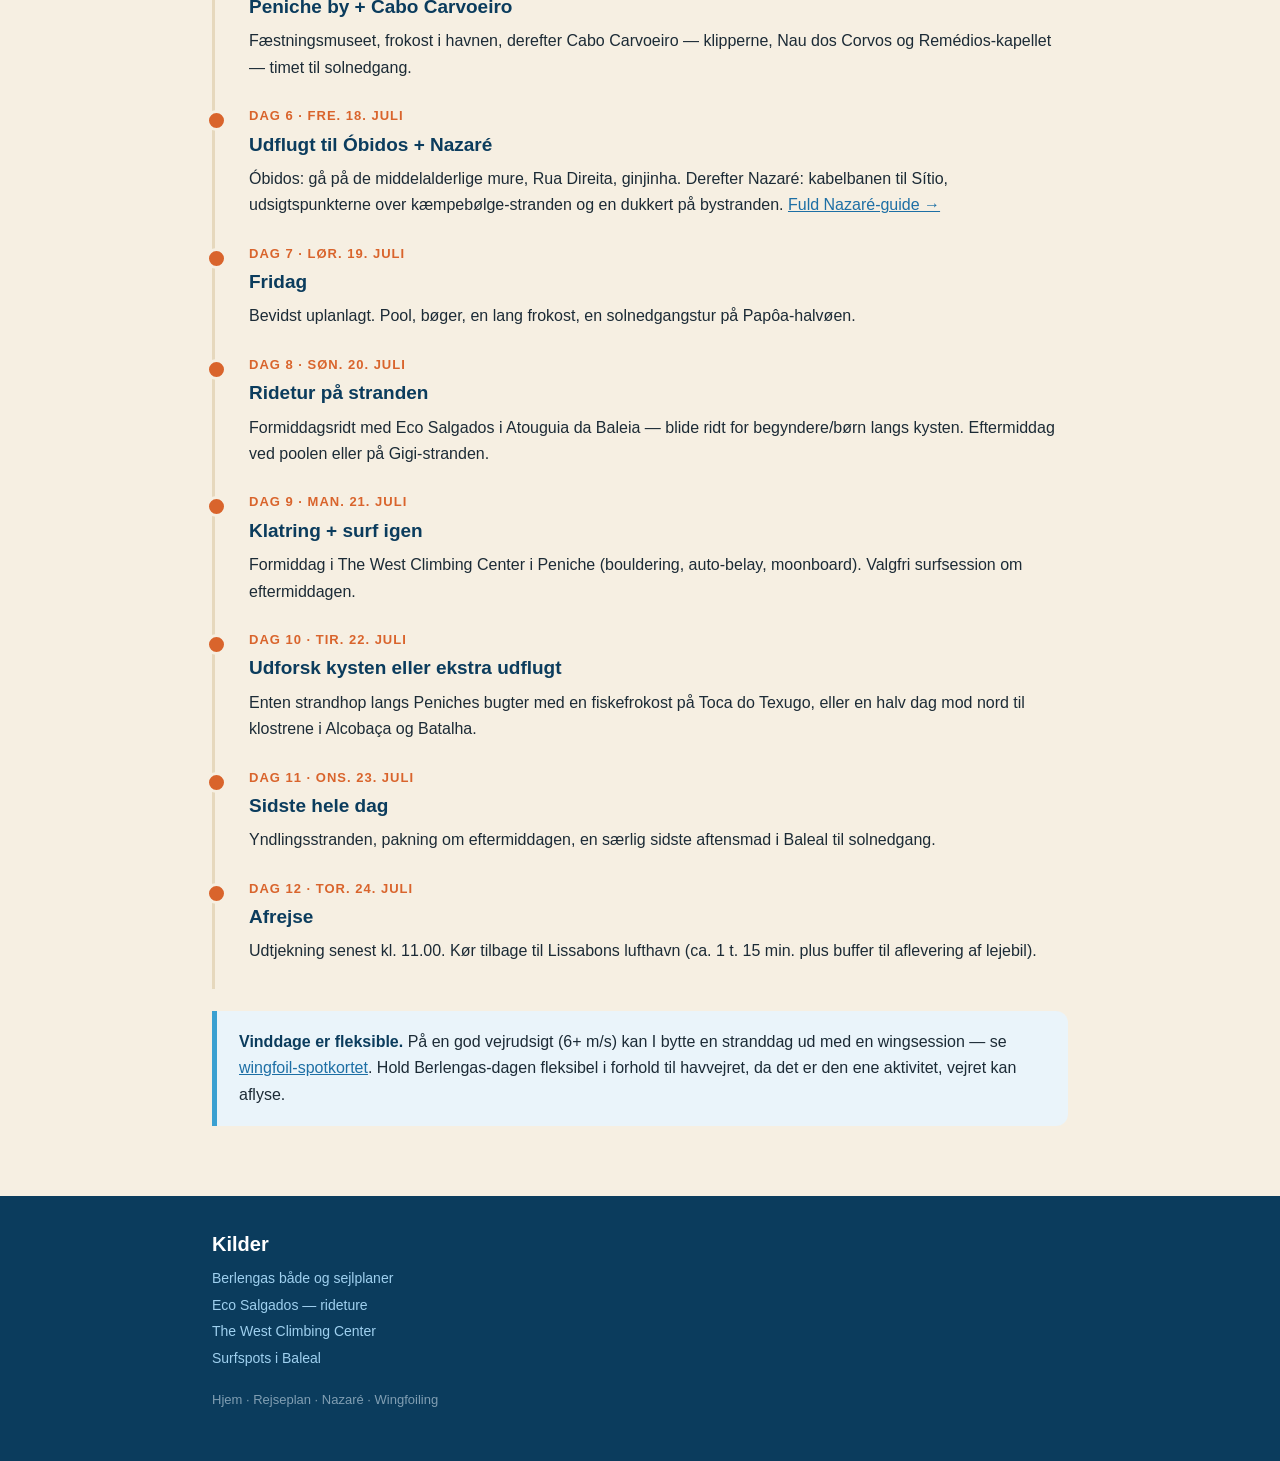
==== commit 1afb3273: "Add files via upload" ====
--- a/itinerary.html
+++ b/itinerary.html
@@ -15,6 +15,7 @@
     <a href="itinerary.html" class="active">Rejseplan</a>
     <a href="nazare.html">Nazaré</a>
     <a href="wingfoil.html">Wingfoiling</a>
+    <a href="shopping.html">Shopping</a>
   </div>
 </div></nav>
 
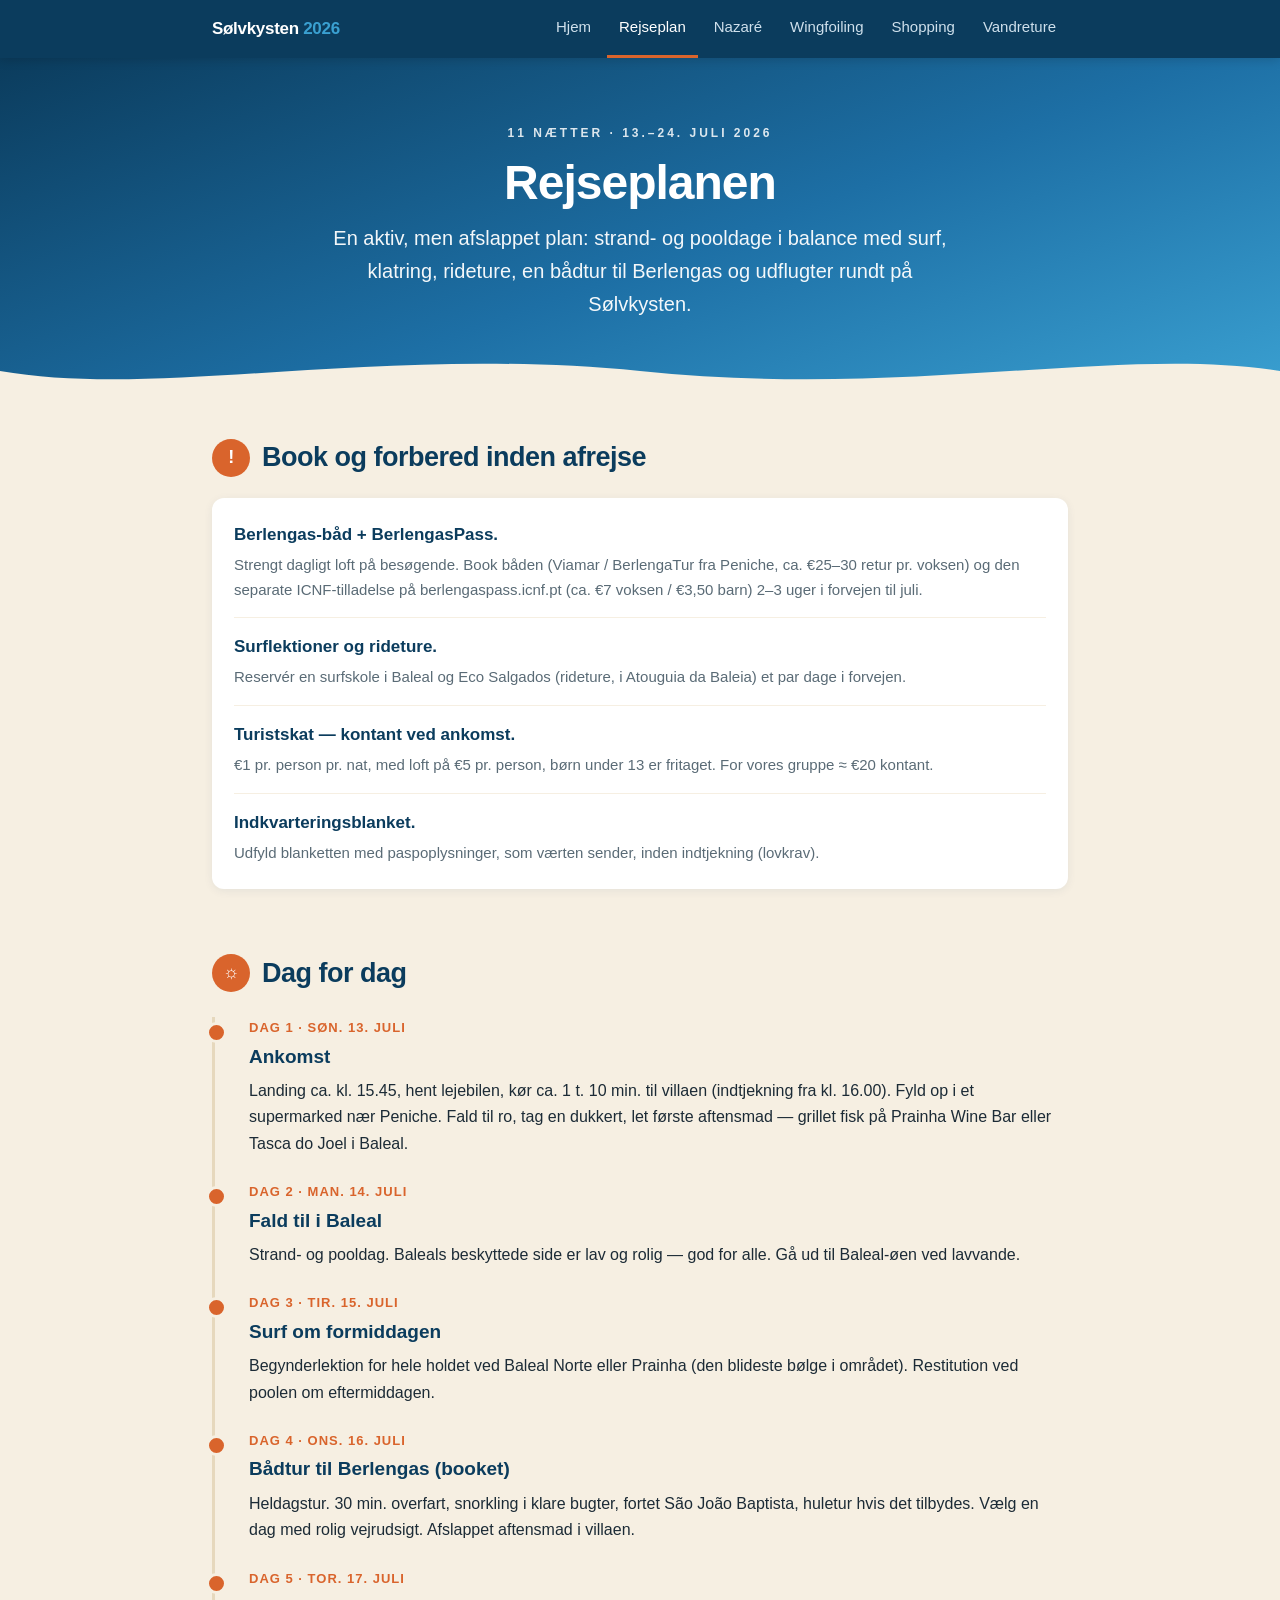
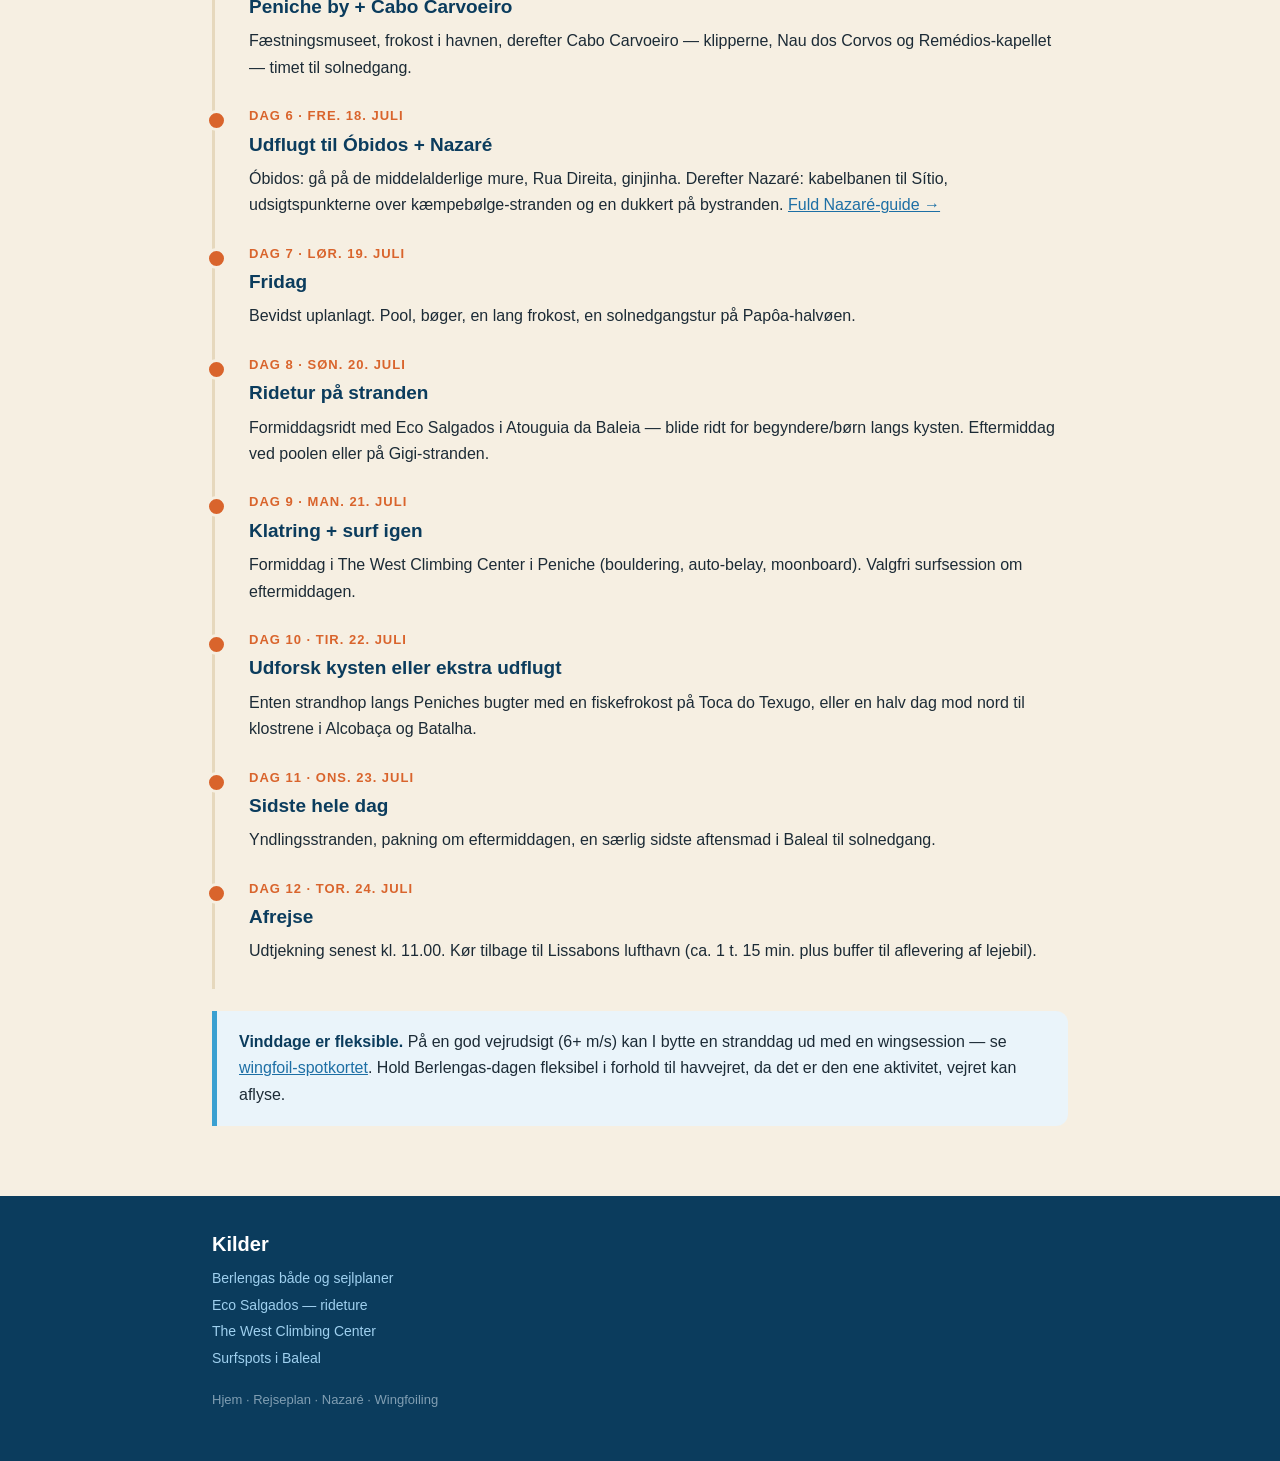
==== commit 80014283: "Add files via upload" ====
--- a/itinerary.html
+++ b/itinerary.html
@@ -16,6 +16,7 @@
     <a href="nazare.html">Nazaré</a>
     <a href="wingfoil.html">Wingfoiling</a>
     <a href="shopping.html">Shopping</a>
+    <a href="vandreture.html">Vandreture</a>
   </div>
 </div></nav>
 
--- a/style.css
+++ b/style.css
@@ -124,6 +124,19 @@
 tr:last-child td{border-bottom:none;}
 td .sp{font-weight:700;color:var(--deep);}
 
+/* images */
+figure{margin:22px 0;}
+figure img,img.photo{width:100%;height:auto;border-radius:14px;box-shadow:0 3px 16px rgba(11,60,93,.14);display:block;}
+figcaption{font-size:13px;color:var(--grey);margin-top:8px;}
+.imgband{margin:10px 0 4px;}
+.imgband img{width:100%;height:360px;object-fit:cover;border-radius:16px;box-shadow:0 3px 16px rgba(11,60,93,.14);display:block;}
+.gallery{display:grid;grid-template-columns:1fr 1fr;gap:16px;margin:22px 0;}
+.gallery figure{margin:0;}
+.gallery img{height:250px;object-fit:cover;}
+.imgside{display:grid;grid-template-columns:1fr 1fr;gap:24px;align-items:center;margin:22px 0;}
+.imgside img{border-radius:14px;box-shadow:0 3px 16px rgba(11,60,93,.14);width:100%;max-height:320px;object-fit:cover;}
+.imgcanyon{max-width:360px;margin:22px auto;}
+
 /* footer */
 footer{background:var(--deep);color:#cfe0ec;margin-top:42px;padding:32px 0 38px;}
 footer h3{color:#fff;margin-top:0;}
@@ -134,7 +147,8 @@
 
 @media (max-width:680px){
   .hero h1{font-size:36px;}
-  .cards,.layers,.sights,.facts{grid-template-columns:1fr;}
+  .cards,.layers,.sights,.facts,.gallery,.imgside{grid-template-columns:1fr;}
   body{font-size:16px;}
   #map{height:420px;}
+  .imgband img{height:220px;}
 }
